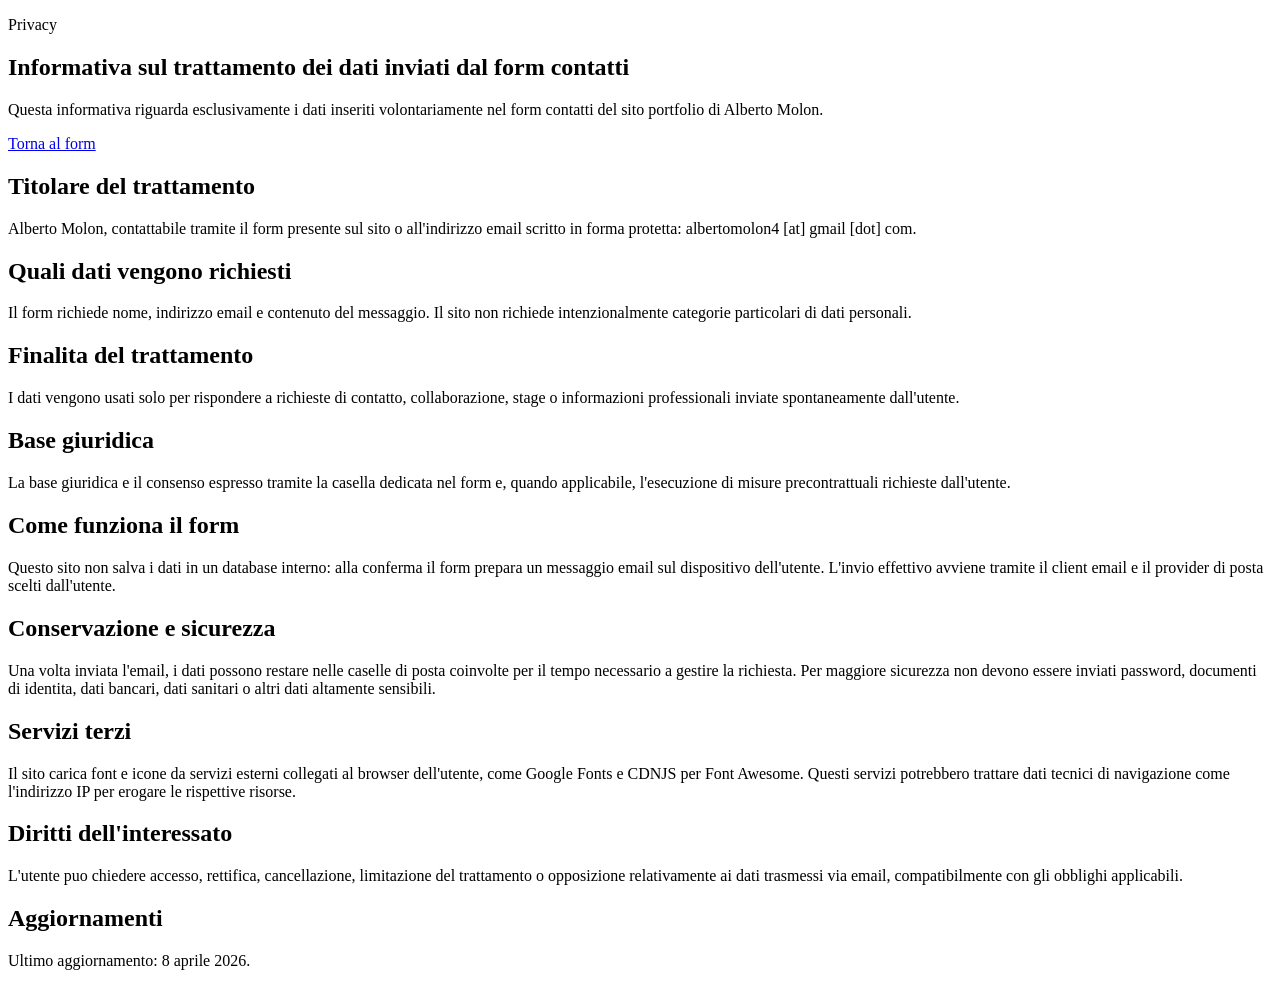
==== privacy.html @ 9e5279af "Add files via upload" ====
<!DOCTYPE html>
<html lang="it">

<head>
  <meta charset="UTF-8">
  <meta name="viewport" content="width=device-width, initial-scale=1.0">
  <title>Informativa Privacy | Alberto Molon</title>
  <meta name="description" content="Informativa privacy relativa al form contatti del portfolio di Alberto Molon.">
  <meta name="referrer" content="strict-origin-when-cross-origin">
  <meta http-equiv="Content-Security-Policy" content="default-src 'self'; style-src 'self' 'unsafe-inline' https://fonts.googleapis.com https://cdnjs.cloudflare.com; img-src 'self' data:; font-src 'self' https://fonts.gstatic.com https://cdnjs.cloudflare.com; object-src 'none'; base-uri 'self'; frame-ancestors 'none'; upgrade-insecure-requests">
  <link rel="preconnect" href="https://fonts.googleapis.com">
  <link rel="preconnect" href="https://fonts.gstatic.com" crossorigin>
  <link rel="stylesheet" href="https://cdnjs.cloudflare.com/ajax/libs/font-awesome/6.5.0/css/all.min.css">
  <link rel="stylesheet" href="CSS/style.css">
</head>

<body class="privacy-page">
  <main class="privacy-layout">
    <section class="privacy-hero">
      <p class="eyebrow">Privacy</p>
      <h1>Informativa sul trattamento dei dati inviati dal form contatti</h1>
      <p>
        Questa informativa riguarda esclusivamente i dati inseriti volontariamente nel form contatti del sito portfolio di Alberto Molon.
      </p>
      <a class="button button-primary" href="index.html#contatti">Torna al form</a>
    </section>

    <section class="privacy-card">
      <h2>Titolare del trattamento</h2>
      <p>Alberto Molon, contattabile tramite il form presente sul sito o all'indirizzo email scritto in forma protetta: albertomolon4 [at] gmail [dot] com.</p>
    </section>

    <section class="privacy-card">
      <h2>Quali dati vengono richiesti</h2>
      <p>Il form richiede nome, indirizzo email e contenuto del messaggio. Il sito non richiede intenzionalmente categorie particolari di dati personali.</p>
    </section>

    <section class="privacy-card">
      <h2>Finalita del trattamento</h2>
      <p>I dati vengono usati solo per rispondere a richieste di contatto, collaborazione, stage o informazioni professionali inviate spontaneamente dall'utente.</p>
    </section>

    <section class="privacy-card">
      <h2>Base giuridica</h2>
      <p>La base giuridica e il consenso espresso tramite la casella dedicata nel form e, quando applicabile, l'esecuzione di misure precontrattuali richieste dall'utente.</p>
    </section>

    <section class="privacy-card">
      <h2>Come funziona il form</h2>
      <p>Questo sito non salva i dati in un database interno: alla conferma il form prepara un messaggio email sul dispositivo dell'utente. L'invio effettivo avviene tramite il client email e il provider di posta scelti dall'utente.</p>
    </section>

    <section class="privacy-card">
      <h2>Conservazione e sicurezza</h2>
      <p>Una volta inviata l'email, i dati possono restare nelle caselle di posta coinvolte per il tempo necessario a gestire la richiesta. Per maggiore sicurezza non devono essere inviati password, documenti di identita, dati bancari, dati sanitari o altri dati altamente sensibili.</p>
    </section>

    <section class="privacy-card">
      <h2>Servizi terzi</h2>
      <p>Il sito carica font e icone da servizi esterni collegati al browser dell'utente, come Google Fonts e CDNJS per Font Awesome. Questi servizi potrebbero trattare dati tecnici di navigazione come l'indirizzo IP per erogare le rispettive risorse.</p>
    </section>

    <section class="privacy-card">
      <h2>Diritti dell'interessato</h2>
      <p>L'utente puo chiedere accesso, rettifica, cancellazione, limitazione del trattamento o opposizione relativamente ai dati trasmessi via email, compatibilmente con gli obblighi applicabili.</p>
    </section>

    <section class="privacy-card">
      <h2>Aggiornamenti</h2>
      <p>Ultimo aggiornamento: 8 aprile 2026.</p>
    </section>
  </main>
</body>

</html>
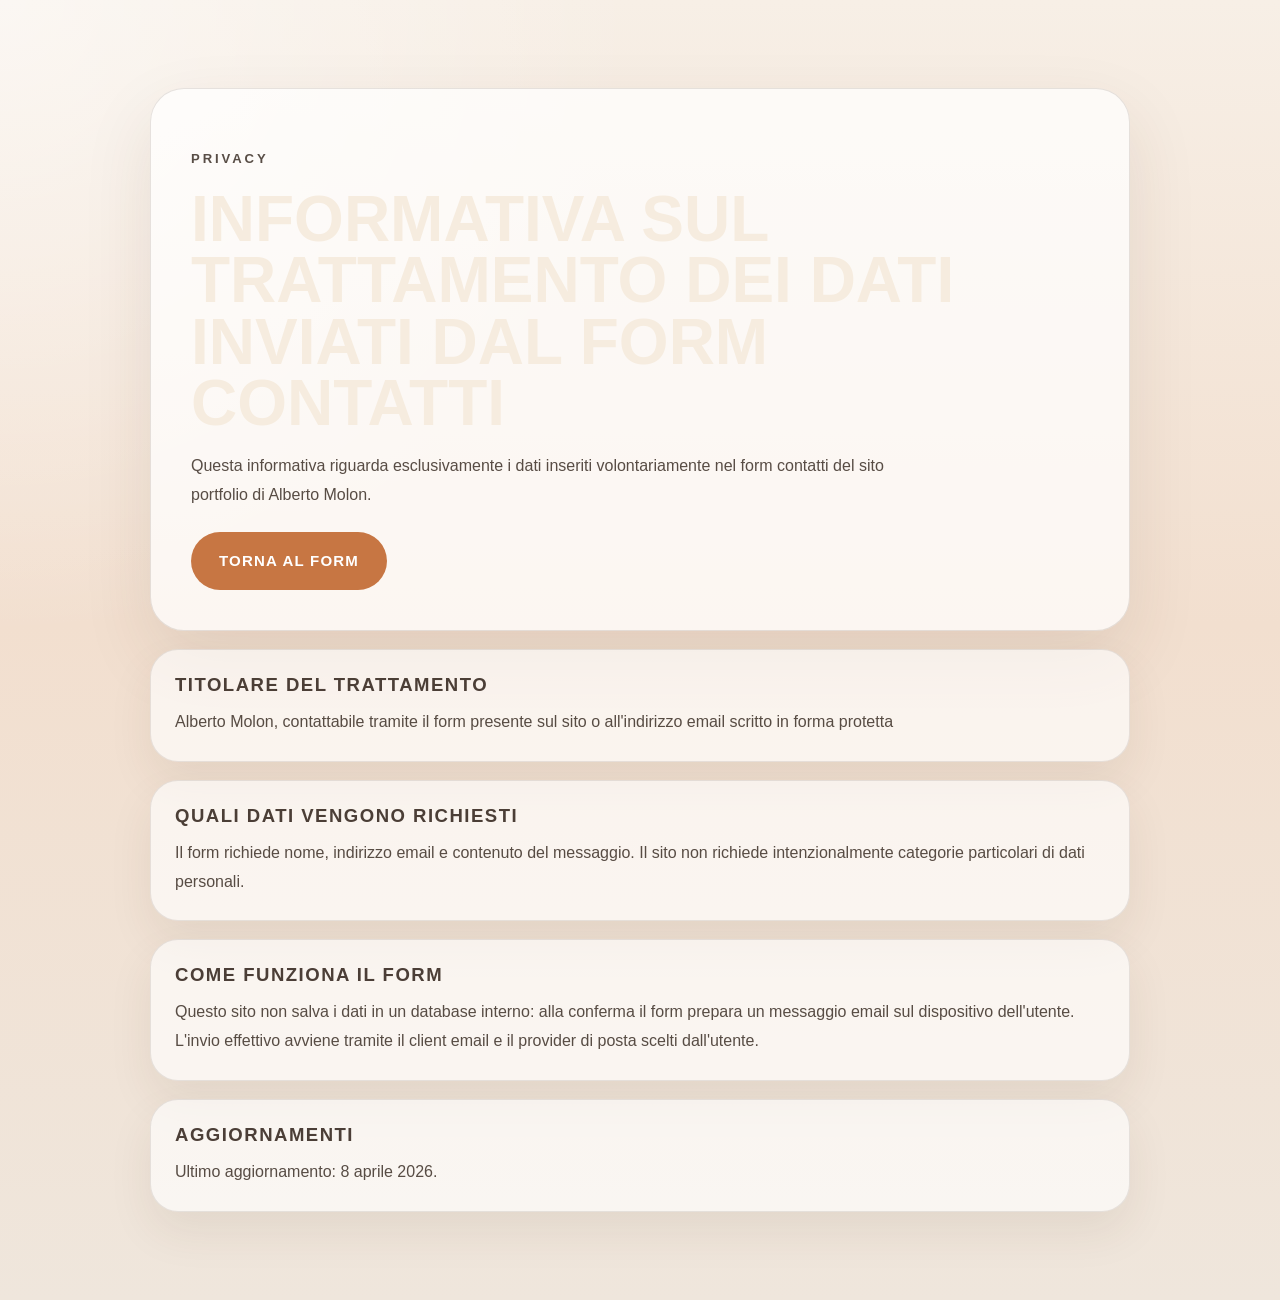
==== commit 86f4cb29: "Remove sections from privacy policy" ====
--- a/privacy.html
+++ b/privacy.html
@@ -27,7 +27,7 @@
 
     <section class="privacy-card">
       <h2>Titolare del trattamento</h2>
-      <p>Alberto Molon, contattabile tramite il form presente sul sito o all'indirizzo email scritto in forma protetta: albertomolon4 [at] gmail [dot] com.</p>
+      <p>Alberto Molon, contattabile tramite il form presente sul sito o all'indirizzo email scritto in forma protetta</p>
     </section>
 
     <section class="privacy-card">
@@ -36,33 +36,8 @@
     </section>
 
     <section class="privacy-card">
-      <h2>Finalita del trattamento</h2>
-      <p>I dati vengono usati solo per rispondere a richieste di contatto, collaborazione, stage o informazioni professionali inviate spontaneamente dall'utente.</p>
-    </section>
-
-    <section class="privacy-card">
-      <h2>Base giuridica</h2>
-      <p>La base giuridica e il consenso espresso tramite la casella dedicata nel form e, quando applicabile, l'esecuzione di misure precontrattuali richieste dall'utente.</p>
-    </section>
-
-    <section class="privacy-card">
       <h2>Come funziona il form</h2>
       <p>Questo sito non salva i dati in un database interno: alla conferma il form prepara un messaggio email sul dispositivo dell'utente. L'invio effettivo avviene tramite il client email e il provider di posta scelti dall'utente.</p>
-    </section>
-
-    <section class="privacy-card">
-      <h2>Conservazione e sicurezza</h2>
-      <p>Una volta inviata l'email, i dati possono restare nelle caselle di posta coinvolte per il tempo necessario a gestire la richiesta. Per maggiore sicurezza non devono essere inviati password, documenti di identita, dati bancari, dati sanitari o altri dati altamente sensibili.</p>
-    </section>
-
-    <section class="privacy-card">
-      <h2>Servizi terzi</h2>
-      <p>Il sito carica font e icone da servizi esterni collegati al browser dell'utente, come Google Fonts e CDNJS per Font Awesome. Questi servizi potrebbero trattare dati tecnici di navigazione come l'indirizzo IP per erogare le rispettive risorse.</p>
-    </section>
-
-    <section class="privacy-card">
-      <h2>Diritti dell'interessato</h2>
-      <p>L'utente puo chiedere accesso, rettifica, cancellazione, limitazione del trattamento o opposizione relativamente ai dati trasmessi via email, compatibilmente con gli obblighi applicabili.</p>
     </section>
 
     <section class="privacy-card">
--- a/CSS/style.css
+++ b/CSS/style.css
@@ -0,0 +1,1704 @@
+@import url("https://fonts.googleapis.com/css2?family=Archivo+Black&family=Manrope:wght@400;500;600;700;800&display=swap");
+
+:root {
+  --bg: #120d09;
+  --bg-soft: #1c140f;
+  --bg-panel: rgba(37, 28, 21, 0.88);
+  --line: rgba(255, 240, 223, 0.16);
+  --text: #f6ecdf;
+  --muted: #c7b49d;
+  --accent: #a86d45;
+  --accent-strong: #cf9a73;
+  --accent-soft: rgba(168, 109, 69, 0.18);
+  --light-bg: #ead8c4;
+  --light-panel: #f5ebdf;
+  --light-line: rgba(55, 32, 16, 0.14);
+  --light-text: #24160d;
+  --shadow: 0 30px 80px rgba(0, 0, 0, 0.28);
+  --radius-xl: 32px;
+  --radius-lg: 24px;
+  --radius-md: 18px;
+}
+
+* {
+  box-sizing: border-box;
+  margin: 0;
+  padding: 0;
+}
+
+html {
+  scroll-behavior: smooth;
+}
+
+body {
+  background: var(--bg);
+  color: var(--text);
+  font-family: "Manrope", sans-serif;
+  overflow-x: hidden;
+}
+
+body.nav-open {
+  overflow: hidden;
+}
+
+img {
+  display: block;
+  max-width: 100%;
+}
+
+a {
+  color: inherit;
+  text-decoration: none;
+}
+
+button,
+input,
+textarea {
+  font: inherit;
+}
+
+button {
+  border: 0;
+  background: none;
+}
+
+main {
+  position: relative;
+}
+
+.page-noise {
+  position: fixed;
+  inset: 0;
+  pointer-events: none;
+  opacity: 0.08;
+  background-image:
+    radial-gradient(circle at 20% 20%, rgba(255, 255, 255, 0.28) 0 1px, transparent 1px),
+    radial-gradient(circle at 80% 30%, rgba(255, 255, 255, 0.18) 0 1px, transparent 1px),
+    radial-gradient(circle at 40% 70%, rgba(255, 255, 255, 0.12) 0 1px, transparent 1px);
+  background-size: 26px 26px, 32px 32px, 38px 38px;
+  z-index: 0;
+}
+
+.floating-assistant {
+  --assistant-x: 0px;
+  --assistant-y: 0px;
+  --assistant-rotate-x: 0deg;
+  --assistant-rotate-y: 0deg;
+  --assistant-rotate-z: 0deg;
+  --assistant-face-x: 0px;
+  --assistant-face-y: 0px;
+  --assistant-progress: 0;
+  --assistant-opacity: 0;
+  --assistant-entry-x: 260px;
+  --assistant-entry-y: -220px;
+  --assistant-drag-x: 0px;
+  --assistant-drag-y: 0px;
+  --assistant-scale: 1;
+  position: fixed;
+  left: 18px;
+  bottom: 18px;
+  width: min(144px, 26vw);
+  opacity: var(--assistant-opacity);
+  pointer-events: none;
+  z-index: 88;
+  transform:
+    translate3d(
+      calc(((1 - var(--assistant-progress)) * var(--assistant-entry-x)) + var(--assistant-drag-x)),
+      calc(((1 - var(--assistant-progress)) * var(--assistant-entry-y)) + var(--assistant-drag-y)),
+      0
+    )
+    scale(var(--assistant-scale));
+  transform-origin: left bottom;
+  transition: opacity 0.18s linear;
+  will-change: transform, opacity;
+}
+
+.floating-assistant-shadow {
+  position: absolute;
+  inset: auto 12% -6% 12%;
+  height: 22%;
+  border-radius: 50%;
+  background: radial-gradient(circle, rgba(0, 0, 0, 0.48) 0%, transparent 72%);
+  filter: blur(16px);
+  transform: translate3d(calc(var(--assistant-x) * 0.32), calc(var(--assistant-y) * 0.28), 0);
+}
+
+.assistant-bubble {
+  position: absolute;
+  left: calc(100% - 24px);
+  bottom: calc(100% - 6px);
+  max-width: 220px;
+  padding: 11px 16px;
+  border-radius: 18px;
+  background: rgba(255, 247, 238, 0.96);
+  border: 1px solid rgba(56, 34, 20, 0.14);
+  box-shadow: 0 18px 40px rgba(18, 12, 9, 0.18);
+  color: var(--light-text);
+  font-size: 0.88rem;
+  font-weight: 800;
+  line-height: 1.3;
+  opacity: 0;
+  transform: translate3d(-6px, 8px, 0) scale(0.96);
+  transform-origin: left bottom;
+  pointer-events: none;
+  transition: opacity 0.18s ease, transform 0.22s ease;
+}
+
+.assistant-bubble::after {
+  content: "";
+  position: absolute;
+  left: 22px;
+  top: calc(100% - 2px);
+  width: 12px;
+  height: 12px;
+  background: inherit;
+  border-right: 1px solid rgba(56, 34, 20, 0.14);
+  border-bottom: 1px solid rgba(56, 34, 20, 0.14);
+  transform: rotate(45deg);
+}
+
+.assistant-bubble.is-visible {
+  opacity: 1;
+  transform: translate3d(0, 0, 0) scale(1);
+}
+
+.floating-assistant-face {
+  position: relative;
+  height: min(170px, 32vw);
+  min-height: 120px;
+  transform:
+    translate3d(var(--assistant-x), var(--assistant-y), 0)
+    rotateX(var(--assistant-rotate-x))
+    rotateY(var(--assistant-rotate-y))
+    rotateZ(var(--assistant-rotate-z));
+  transform-style: preserve-3d;
+  will-change: transform;
+  transition: transform 0.18s ease-out;
+}
+
+.floating-assistant-face::before {
+  content: "";
+  position: absolute;
+  inset: 10% 16% 18%;
+  border-radius: 50%;
+  background: radial-gradient(circle, rgba(239, 245, 255, 0.12) 0%, transparent 72%);
+  filter: blur(10px);
+}
+
+.floating-assistant-face img {
+  position: absolute;
+  left: 50%;
+  bottom: 0;
+  width: 100%;
+  height: auto;
+  max-height: 100%;
+  object-fit: contain;
+  object-position: center bottom;
+  transform: translateX(-50%) translate3d(var(--assistant-face-x), var(--assistant-face-y), 0);
+  filter: saturate(1.04) contrast(1.02) drop-shadow(0 16px 24px rgba(0, 0, 0, 0.22));
+  transition: transform 0.16s ease-out;
+}
+
+.floating-assistant.is-interactive {
+  pointer-events: auto;
+  touch-action: none;
+  user-select: none;
+  -webkit-user-select: none;
+  cursor: grab;
+}
+
+.floating-assistant.is-dragging {
+  cursor: grabbing;
+}
+
+.floating-assistant.is-dragging .floating-assistant-face,
+.floating-assistant.is-dragging .floating-assistant-face img,
+.floating-assistant.is-throwing .floating-assistant-face,
+.floating-assistant.is-throwing .floating-assistant-face img {
+  transition: none;
+}
+
+.site-header {
+  position: fixed;
+  top: 16px;
+  left: 0;
+  width: 100%;
+  z-index: 100;
+  padding-inline: 20px;
+}
+
+.site-nav {
+  width: min(1180px, 100%);
+  margin: 0 auto;
+  padding: 12px 18px;
+  display: flex;
+  align-items: center;
+  justify-content: space-between;
+  gap: 20px;
+  background: rgba(17, 12, 9, 0.72);
+  border: 1px solid var(--line);
+  border-radius: 999px;
+  backdrop-filter: blur(18px);
+  box-shadow: 0 18px 50px rgba(0, 0, 0, 0.18);
+}
+
+.brand {
+  display: inline-flex;
+  align-items: center;
+  gap: 12px;
+  min-width: max-content;
+}
+
+.brand-mark {
+  width: 42px;
+  height: 42px;
+  display: grid;
+  place-items: center;
+  border-radius: 50%;
+  background: linear-gradient(135deg, var(--accent), #7d4d2e);
+  overflow: hidden;
+  border: 1px solid rgba(255, 245, 235, 0.18);
+}
+
+.brand-mark img {
+  width: 100%;
+  height: 100%;
+  object-fit: cover;
+  object-position: center 18%;
+}
+
+.brand-text {
+  font-size: 0.95rem;
+  font-weight: 700;
+  letter-spacing: 0.08em;
+  text-transform: uppercase;
+}
+
+.nav-panel {
+  display: flex;
+  align-items: center;
+  gap: 10px;
+}
+
+.nav-link,
+.nav-cta {
+  padding: 12px 18px;
+  border-radius: 999px;
+  font-size: 0.85rem;
+  font-weight: 700;
+  letter-spacing: 0.08em;
+  text-transform: uppercase;
+  transition: background-color 0.25s ease, color 0.25s ease, transform 0.25s ease;
+}
+
+.nav-link {
+  color: var(--muted);
+}
+
+.nav-link:hover,
+.nav-link.is-active {
+  background: rgba(255, 245, 235, 0.08);
+  color: var(--text);
+}
+
+.nav-cta {
+  background: #C77643;
+  color: #ffffff;
+}
+
+.nav-cta:hover {
+  transform: translateY(-2px);
+}
+
+.nav-toggle {
+  display: none;
+  width: 48px;
+  height: 48px;
+  border-radius: 50%;
+  border: 1px solid var(--line);
+  align-items: center;
+  justify-content: center;
+  flex-direction: column;
+  gap: 6px;
+  cursor: pointer;
+}
+
+.nav-toggle span {
+  width: 18px;
+  height: 2px;
+  border-radius: 999px;
+  background: var(--text);
+  transition: transform 0.25s ease, opacity 0.25s ease;
+}
+
+.nav-toggle.is-open span:first-child {
+  transform: translateY(4px) rotate(45deg);
+}
+
+.nav-toggle.is-open span:last-child {
+  transform: translateY(-4px) rotate(-45deg);
+}
+
+.section-shell {
+  width: min(1180px, calc(100% - 32px));
+  margin: 0 auto;
+  position: relative;
+  z-index: 1;
+}
+
+section {
+  position: relative;
+  padding: 150px 0;
+}
+
+.section-dark {
+  background:
+    radial-gradient(circle at top left, rgba(171, 106, 65, 0.2), transparent 32%),
+    radial-gradient(circle at 85% 16%, rgba(221, 165, 111, 0.15), transparent 25%),
+    var(--bg);
+}
+
+.section-dark-alt {
+  background:
+    radial-gradient(circle at 100% 0%, rgba(170, 116, 80, 0.12), transparent 26%),
+    linear-gradient(180deg, #17110d 0%, #140f0b 100%);
+}
+
+.section-light {
+  color: var(--light-text);
+  background:
+    radial-gradient(circle at 12% 12%, rgba(176, 121, 84, 0.16), transparent 24%),
+    radial-gradient(circle at 88% 20%, rgba(115, 76, 47, 0.1), transparent 22%),
+    var(--light-bg);
+}
+
+.eyebrow {
+  margin-bottom: 18px;
+  color: var(--accent-strong);
+  font-size: 0.82rem;
+  font-weight: 800;
+  letter-spacing: 0.22em;
+  text-transform: uppercase;
+}
+
+.section-heading {
+  margin-bottom: 52px;
+  max-width: 760px;
+}
+
+.section-heading h2 {
+  font-family: "Archivo Black", sans-serif;
+  font-size: clamp(2.8rem, 6vw, 5.4rem);
+  line-height: 0.92;
+  text-transform: uppercase;
+}
+
+.section-heading p:last-child {
+  margin-top: 18px;
+  color: var(--muted);
+  font-size: 1.02rem;
+  line-height: 1.75;
+}
+
+.section-heading-dark .eyebrow {
+  color: #8c5735;
+}
+
+.section-heading-dark p:last-child {
+  color: rgba(36, 22, 13, 0.72);
+}
+
+.hero {
+  min-height: 100svh;
+  display: flex;
+  align-items: center;
+  overflow: hidden;
+  padding-top: 146px;
+  padding-bottom: 90px;
+}
+
+.hero-shell {
+  position: relative;
+}
+
+.hero-title {
+  display: flex;
+  flex-direction: column;
+  font-family: "Archivo Black", sans-serif;
+  line-height: 0.84;
+  text-transform: uppercase;
+  text-wrap: balance;
+}
+
+.button {
+  display: inline-flex;
+  align-items: center;
+  justify-content: center;
+  min-height: 58px;
+  padding: 0 28px;
+  border-radius: 999px;
+  font-size: 0.94rem;
+  font-weight: 800;
+  letter-spacing: 0.08em;
+  text-transform: uppercase;
+  transition: transform 0.25s ease, box-shadow 0.25s ease, background-color 0.25s ease;
+}
+
+.button:hover {
+  transform: translateY(-2px);
+  box-shadow: 0 16px 30px rgba(0, 0, 0, 0.22);
+}
+
+.button-primary {
+  background: #C77643;
+  color: #ffffff;
+}
+
+.button-secondary {
+  border: 1px solid var(--line);
+  color: var(--text);
+  background: rgba(255, 255, 255, 0.03);
+}
+
+.button-full {
+  width: 100%;
+}
+
+.hero-shell-reference {
+  display: flex;
+  flex-direction: column;
+  gap: 24px;
+}
+
+.hero-reference-top {
+  width: min(780px, 100%);
+  margin: 0 auto;
+  padding-inline: clamp(6px, 2vw, 28px);
+  display: grid;
+  grid-template-columns: repeat(4, 1fr);
+  gap: 14px;
+}
+
+.hero-reference-top span {
+  color: rgba(246, 236, 223, 0.52);
+  font-size: 0.68rem;
+  font-weight: 800;
+  letter-spacing: 0.16em;
+  text-transform: uppercase;
+}
+
+.hero-reference-grid {
+  position: relative;
+  min-height: 560px;
+  --hero-title-x: 0px;
+  --hero-title-y: 0px;
+  --hero-title-rx: 0deg;
+  --hero-title-ry: 0deg;
+  --hero-portrait-x: 0px;
+  --hero-portrait-y: 0px;
+  --hero-portrait-rx: 0deg;
+  --hero-portrait-ry: 0deg;
+  --hero-face-x: 0px;
+  --hero-face-y: 0px;
+  --hero-face-rx: 0deg;
+  --hero-face-ry: 0deg;
+  --hero-shadow-x: 0px;
+  --hero-shadow-y: 0px;
+  --hero-scroll-x: 0px;
+  --hero-scroll-y: 0px;
+  --hero-scroll-scale: 1;
+  --hero-scroll-opacity: 1;
+  transform-style: preserve-3d;
+}
+
+.hero-reference-copy,
+.hero-reference-action {
+  position: absolute;
+  top: clamp(118px, 15vw, 162px);
+  z-index: 2;
+  padding-top: 0;
+}
+
+.hero-reference-copy {
+  left: 0;
+}
+
+.hero-reference-copy p {
+  max-width: 190px;
+  color: rgba(246, 236, 223, 0.84);
+  font-size: 0.88rem;
+  line-height: 1.55;
+  text-transform: uppercase;
+}
+
+.hero-reference-title-wrap {
+  position: relative;
+  min-height: 560px;
+}
+
+.hero-title-reference {
+  position: relative;
+  z-index: 1;
+  text-align: center;
+  font-size: clamp(4.8rem, 11.4vw, 9.4rem);
+  line-height: 0.82;
+  letter-spacing: -0.055em;
+  color: #f1ede6;
+  text-shadow: 0 10px 30px rgba(0, 0, 0, 0.28);
+  white-space: nowrap;
+}
+
+.hero-portrait-reference {
+  position: absolute;
+  left: 50%;
+  bottom: 8px;
+  width: min(430px, 37vw);
+  transform:
+    translateX(-50%)
+    translate3d(
+      calc(var(--hero-scroll-x) + var(--hero-portrait-x)),
+      calc(var(--hero-scroll-y) + var(--hero-portrait-y)),
+      0
+    )
+    scale(var(--hero-scroll-scale))
+    rotateX(var(--hero-portrait-rx))
+    rotateY(var(--hero-portrait-ry));
+  z-index: 3;
+  opacity: var(--hero-scroll-opacity);
+  transform-style: preserve-3d;
+  will-change: transform, opacity;
+  transition: transform 0.2s ease-out, opacity 0.16s linear;
+}
+
+.hero-portrait-shadow {
+  position: absolute;
+  inset: auto 12% -6% 12%;
+  height: 18%;
+  border-radius: 50%;
+  background: radial-gradient(circle, rgba(0, 0, 0, 0.56) 0%, transparent 72%);
+  filter: blur(20px);
+  transform: translate3d(var(--hero-shadow-x), var(--hero-shadow-y), 0);
+  transition: transform 0.2s ease-out, opacity 0.2s ease-out;
+}
+
+.hero-portrait-frame {
+  position: relative;
+  height: min(450px, 54vw);
+  min-height: 340px;
+  overflow: hidden;
+}
+
+.hero-portrait-frame::before {
+  content: "";
+  position: absolute;
+  inset: 11% 14% 18%;
+  border-radius: 50%;
+  background: radial-gradient(circle, rgba(167, 110, 71, 0.18) 0%, transparent 74%);
+  filter: blur(14px);
+}
+
+.hero-portrait-frame img {
+  position: absolute;
+  left: 50%;
+  bottom: 0;
+  width: 92%;
+  height: auto;
+  max-height: 100%;
+  object-fit: contain;
+  object-position: center bottom;
+  transform:
+    translateX(-50%)
+    translate3d(var(--hero-face-x), var(--hero-face-y), 0)
+    rotateX(var(--hero-face-rx))
+    rotateY(var(--hero-face-ry));
+  filter: saturate(1.04) contrast(1.02) drop-shadow(0 24px 38px rgba(0, 0, 0, 0.28));
+  transform-origin: center bottom;
+  will-change: transform;
+  transition: transform 0.16s ease-out;
+}
+
+.hero-reference-action {
+  right: 0;
+  display: flex;
+  justify-content: flex-end;
+}
+
+.hero-contact-button {
+  min-height: 56px;
+  padding-inline: 28px;
+  color: #fdf9f5;
+  background: linear-gradient(135deg, #5d2f1f 0%, #b05a3f 45%, #e2ab79 100%);
+  border: 1px solid rgba(255, 210, 182, 0.45);
+  box-shadow: 0 16px 28px rgba(0, 0, 0, 0.24);
+  transform: rotate(-9deg);
+}
+
+.hero-contact-button:hover {
+  transform: rotate(-9deg) translateY(-2px);
+  background: rgba(255, 255, 255, 0);
+  border: 24px solid rgb(#5d2f1f);
+}
+
+.hero-aurora {
+  position: absolute;
+  border-radius: 999px;
+  filter: blur(16px);
+  opacity: 0.68;
+}
+
+.hero-aurora-left {
+  width: 320px;
+  height: 320px;
+  left: -110px;
+  top: 170px;
+  background: radial-gradient(circle, rgba(128, 76, 47, 0.3) 0%, transparent 72%);
+}
+
+.hero-aurora-right {
+  width: 380px;
+  height: 380px;
+  right: -120px;
+  top: 120px;
+  background: radial-gradient(circle, rgba(235, 181, 136, 0.15) 0%, transparent 74%);
+}
+
+.hero-spotlight {
+  position: absolute;
+  left: 50%;
+  bottom: 110px;
+  width: min(640px, 72vw);
+  height: 220px;
+  transform: translateX(-50%);
+  background: radial-gradient(circle, rgba(162, 101, 64, 0.18) 0%, transparent 70%);
+  filter: blur(24px);
+  opacity: 0.85;
+}
+
+.about-heading,
+.about-single {
+  text-align: center;
+  margin-inline: auto;
+}
+
+.about-heading {
+  max-width: 860px;
+}
+
+.about-single {
+  max-width: 760px;
+}
+
+.about-story + .about-story,
+.about-story + .about-tech-list {
+  margin-top: 18px;
+}
+
+.about-story,
+.about-tech-list {
+  color: var(--text);
+  font-size: clamp(1.02rem, 1.4vw, 1.22rem);
+  line-height: 1.85;
+}
+
+.about-story {
+  font-weight: 700;
+}
+
+.about-story strong,
+.about-tech-list strong {
+  color: var(--text);
+}
+
+.about-tech-list {
+  color: var(--muted);
+  font-weight: 500;
+}
+
+.timeline {
+  border-top: 1px solid var(--light-line);
+}
+
+.timeline-item {
+  display: grid;
+  grid-template-columns: 220px 1fr;
+  gap: 30px;
+  align-items: start;
+  padding: 34px 0;
+  border-bottom: 1px solid var(--light-line);
+}
+
+.timeline-year {
+  display: flex;
+  flex-direction: column;
+  gap: 8px;
+  font-family: "Archivo Black", sans-serif;
+  font-size: clamp(2.8rem, 7vw, 4.6rem);
+  line-height: 0.9;
+  color: #1f130b;
+}
+
+.timeline-year span {
+  font-family: "Manrope", sans-serif;
+  font-size: 0.96rem;
+  font-weight: 800;
+  letter-spacing: 0.14em;
+  text-transform: uppercase;
+  color: rgba(36, 22, 13, 0.72);
+}
+
+.timeline-content h3 {
+  font-size: clamp(1.6rem, 2vw, 2.1rem);
+  line-height: 1.15;
+}
+
+.timeline-content p {
+  margin-top: 10px;
+  color: rgba(36, 22, 13, 0.74);
+  font-size: 1rem;
+  line-height: 1.75;
+}
+
+.timeline-content ul {
+  margin-top: 16px;
+  list-style: none;
+  display: grid;
+  gap: 10px;
+}
+
+.timeline-content li {
+  position: relative;
+  padding-left: 18px;
+  color: rgba(36, 22, 13, 0.82);
+  line-height: 1.75;
+}
+
+.timeline-content li::before {
+  content: "";
+  position: absolute;
+  left: 0;
+  top: 11px;
+  width: 7px;
+  height: 7px;
+  border-radius: 50%;
+  background: var(--accent);
+}
+
+.projects-stack {
+  padding-top: 10px;
+  padding-bottom: 50px;
+}
+
+.project-card {
+  position: sticky;
+  top: var(--sticky-top, 96px);
+  padding: clamp(24px, 3.2vw, 34px);
+  margin-bottom: 32px;
+  border-radius: 38px;
+  border: 1px solid rgba(255, 255, 255, 0.32);
+  background: rgba(4, 4, 6, 0.96);
+  box-shadow: 0 32px 90px rgba(0, 0, 0, 0.38);
+  isolation: isolate;
+  overflow: hidden;
+  transform:
+    perspective(1200px)
+    rotateX(var(--card-rotate-x, 0deg))
+    rotateY(var(--card-rotate-y, 0deg))
+    translateY(var(--card-shift, 0px));
+  transform-style: preserve-3d;
+  backface-visibility: hidden;
+  will-change: transform;
+  transition: transform 0.3s cubic-bezier(0.22, 1, 0.36, 1), border-color 0.24s ease, box-shadow 0.24s ease;
+}
+
+.project-card-static {
+  position: relative;
+  top: auto;
+}
+
+.project-card::after {
+  content: "";
+  position: absolute;
+  inset: 10px;
+  border-radius: 30px;
+  border: 1px solid rgba(255, 255, 255, 0.26);
+  pointer-events: none;
+  opacity: 0.8;
+}
+
+.project-card:hover {
+  border-color: rgba(255, 255, 255, 0.5);
+  box-shadow: 0 40px 100px rgba(0, 0, 0, 0.46);
+}
+
+.project-header {
+  display: grid;
+  grid-template-columns: auto 1fr auto;
+  gap: 18px;
+  align-items: center;
+}
+
+.project-index {
+  font-family: "Archivo Black", sans-serif;
+  font-size: clamp(3.4rem, 6vw, 4.8rem);
+  line-height: 0.9;
+  color: #eff5ff;
+}
+
+.project-summary span {
+  display: block;
+  margin-bottom: 4px;
+  color: rgba(239, 245, 255, 0.82);
+  font-size: 0.76rem;
+  font-weight: 800;
+  letter-spacing: 0.14em;
+  text-transform: uppercase;
+}
+
+.project-summary h3 {
+  font-size: clamp(1.05rem, 2vw, 1.35rem);
+  line-height: 1.1;
+  color: var(--text);
+}
+
+.project-summary p {
+  max-width: 640px;
+  margin-top: 6px;
+  color: rgba(246, 236, 223, 0.58);
+  font-size: 0.82rem;
+  font-weight: 700;
+  letter-spacing: 0.08em;
+  line-height: 1.4;
+  text-transform: uppercase;
+}
+
+.project-action {
+  align-self: center;
+  padding: 13px 22px;
+  border-radius: 999px;
+  border: 1px solid rgba(255, 255, 255, 0.5);
+  background: rgba(255, 255, 255, 0.04);
+  color: #f4f7ff;
+  font-size: 0.78rem;
+  font-weight: 800;
+  letter-spacing: 0.1em;
+  text-transform: uppercase;
+  transition: background-color 0.25s ease, color 0.25s ease, transform 0.25s ease;
+}
+
+.project-action:hover {
+  background: var(--text);
+  color: #1b100a;
+  transform: translateY(-2px);
+}
+
+.project-gallery {
+  margin-top: 24px;
+  display: block;
+}
+
+.project-main {
+  position: relative;
+  display: flex;
+  align-items: flex-start;
+  justify-content: center;
+  overflow: hidden;
+  border-radius: 26px;
+  border: 1px solid rgba(255, 255, 255, 0.1);
+  height: min(clamp(250px, 30vw, 360px), calc(100svh - var(--sticky-top, 96px) - 132px));
+  background: rgba(10, 10, 12, 0.92);
+}
+
+.project-gallery img {
+  width: 100%;
+  height: auto;
+  max-height: 100%;
+  display: block;
+  object-fit: contain;
+  filter: saturate(0.95) contrast(1.02);
+  will-change: transform;
+  transition: transform 0.5s ease, filter 0.5s ease;
+}
+
+.project-main img {
+  object-position: center top;
+}
+
+.project-placeholder {
+  position: relative;
+  width: 100%;
+  height: 100%;
+  min-height: inherit;
+  background:
+    radial-gradient(circle at 20% 18%, rgba(255, 194, 128, 0.18), transparent 26%),
+    radial-gradient(circle at 80% 22%, rgba(239, 245, 255, 0.12), transparent 24%),
+    linear-gradient(145deg, rgba(255, 255, 255, 0.08), rgba(255, 255, 255, 0.02)),
+    rgba(18, 16, 20, 0.96);
+}
+
+.project-placeholder::before {
+  content: "";
+  position: absolute;
+  inset: 14px;
+  border-radius: 20px;
+  border: 1px solid rgba(255, 255, 255, 0.08);
+}
+
+.project-placeholder-main {
+  background:
+    linear-gradient(135deg, rgba(255, 191, 122, 0.2), transparent 42%),
+    radial-gradient(circle at 78% 22%, rgba(239, 245, 255, 0.18), transparent 30%),
+    linear-gradient(160deg, rgba(255, 255, 255, 0.08), rgba(255, 255, 255, 0.02)),
+    rgba(18, 16, 20, 0.96);
+}
+
+.project-placeholder-warm {
+  background:
+    radial-gradient(circle at 24% 22%, rgba(255, 95, 210, 0.14), transparent 24%),
+    radial-gradient(circle at 74% 34%, rgba(255, 190, 66, 0.2), transparent 28%),
+    linear-gradient(145deg, rgba(255, 255, 255, 0.08), rgba(255, 255, 255, 0.02)),
+    rgba(18, 16, 20, 0.96);
+}
+
+.project-placeholder-label {
+  position: absolute;
+  left: 24px;
+  bottom: 22px;
+  z-index: 1;
+  max-width: 260px;
+  color: rgba(239, 245, 255, 0.82);
+  font-size: 0.8rem;
+  font-weight: 800;
+  letter-spacing: 0.08em;
+  line-height: 1.5;
+  text-transform: uppercase;
+}
+
+.project-placeholder-label::before {
+  content: "Coming Soon";
+  display: block;
+  margin-bottom: 8px;
+  color: rgba(246, 236, 223, 0.46);
+  font-size: 0.68rem;
+  letter-spacing: 0.14em;
+}
+
+.project-card:hover .project-gallery img {
+  transform: scale(1.02);
+  filter: saturate(1.05) contrast(1.04);
+}
+
+.contact {
+  padding-bottom: clamp(220px, 26vw, 320px);
+  overflow: visible;
+}
+
+.contact-shell {
+  display: grid;
+  grid-template-columns: minmax(0, 0.92fr) minmax(0, 1.08fr);
+  gap: clamp(24px, 3.6vw, 46px);
+  align-items: stretch;
+}
+
+.contact-copy,
+.contact-form {
+  min-height: 100%;
+}
+
+.contact-copy {
+  display: flex;
+  flex-direction: column;
+  justify-content: center;
+  padding: clamp(22px, 4vw, 34px) 0;
+  max-width: 460px;
+}
+
+.contact-copy h2 {
+  font-family: "Archivo Black", sans-serif;
+  font-size: clamp(3rem, 7vw, 6rem);
+  line-height: 0.9;
+  text-transform: uppercase;
+}
+
+.contact-mail {
+  display: inline-block;
+  margin-top: 18px;
+  color: #6f3f1f;
+  font-size: clamp(1.2rem, 2vw, 1.6rem);
+  font-weight: 800;
+  text-decoration: underline;
+  text-decoration-thickness: 1px;
+  text-underline-offset: 5px;
+}
+
+.contact-copy p:last-of-type {
+  margin-top: 20px;
+  color: rgba(36, 22, 13, 0.74);
+  line-height: 1.85;
+}
+
+.contact-points {
+  display: flex;
+  flex-wrap: wrap;
+  gap: 12px;
+  margin-top: 24px;
+  align-items: flex-start;
+}
+
+.contact-points span {
+  display: inline-flex;
+  align-items: center;
+  gap: 10px;
+  padding: 12px 16px;
+  border-radius: 999px;
+  background: rgba(255, 255, 255, 0.48);
+  border: 1px solid rgba(56, 34, 20, 0.12);
+  color: rgba(36, 22, 13, 0.82);
+}
+
+.contact-form {
+  display: flex;
+  flex-direction: column;
+  justify-content: center;
+  padding: clamp(22px, 4vw, 34px);
+  border-radius: 34px;
+  border: 1px solid rgba(56, 34, 20, 0.12);
+  background: rgba(255, 255, 255, 0.56);
+  box-shadow: 0 28px 70px rgba(77, 47, 29, 0.12);
+}
+
+.contact-form label {
+  display: block;
+  color: rgba(36, 22, 13, 0.82);
+  font-size: 0.84rem;
+  font-weight: 800;
+  letter-spacing: 0.08em;
+  text-transform: uppercase;
+}
+
+.contact-form label + label,
+.form-row,
+.contact-form button,
+.form-note {
+  margin-top: 18px;
+}
+
+.form-row {
+  display: grid;
+  grid-template-columns: repeat(2, minmax(0, 1fr));
+  gap: 16px;
+}
+
+.contact-form input,
+.contact-form textarea {
+  width: 100%;
+  margin-top: 10px;
+  padding: 16px 18px;
+  border-radius: 18px;
+  border: 1px solid rgba(56, 34, 20, 0.14);
+  background: rgba(255, 255, 255, 0.9);
+  color: var(--light-text);
+  outline: 0;
+  transition: border-color 0.25s ease, transform 0.25s ease, box-shadow 0.25s ease;
+}
+
+.contact-form input:focus,
+.contact-form textarea:focus {
+  border-color: rgba(134, 84, 49, 0.45);
+  box-shadow: 0 0 0 5px rgba(168, 109, 69, 0.12);
+  transform: translateY(-1px);
+}
+
+.contact-form textarea {
+  resize: vertical;
+  min-height: 150px;
+}
+
+.contact-honeypot {
+  position: absolute;
+  left: -9999px;
+  width: 1px;
+  height: 1px;
+  overflow: hidden;
+}
+
+.consent-check {
+  display: flex;
+  align-items: flex-start;
+  gap: 12px;
+  margin-top: 18px;
+  font-size: 0.92rem;
+  font-weight: 600;
+  letter-spacing: normal;
+  text-transform: none;
+  line-height: 1.6;
+}
+
+.consent-check input {
+  width: 18px;
+  height: 18px;
+  margin: 3px 0 0;
+  accent-color: #6f3f1f;
+  flex: 0 0 auto;
+}
+
+.consent-check span {
+  color: rgba(36, 22, 13, 0.78);
+}
+
+.consent-check a {
+  color: #6f3f1f;
+  font-weight: 800;
+}
+
+.form-note {
+  color: rgba(36, 22, 13, 0.64);
+  line-height: 1.6;
+}
+
+.form-status {
+  min-height: 1.6em;
+  margin-top: 12px;
+  font-size: 0.95rem;
+  font-weight: 700;
+  line-height: 1.5;
+}
+
+.form-status[data-state="error"] {
+  color: #9f2d1f;
+}
+
+.form-status[data-state="success"] {
+  color: #21653c;
+}
+
+.contact-form button:disabled {
+  opacity: 0.7;
+  cursor: wait;
+}
+
+.privacy-page {
+  min-height: 100vh;
+  background:
+    radial-gradient(circle at top left, rgba(255, 255, 255, 0.52), transparent 35%),
+    linear-gradient(180deg, #f7efe6 0%, #f2dfcf 48%, #efe6dc 100%);
+}
+
+.privacy-layout {
+  width: min(100% - 32px, 980px);
+  margin: 0 auto;
+  padding: clamp(40px, 8vw, 88px) 0;
+}
+
+.privacy-hero {
+  padding: clamp(28px, 5vw, 40px);
+  border-radius: 34px;
+  background: rgba(255, 255, 255, 0.72);
+  border: 1px solid rgba(56, 34, 20, 0.12);
+  box-shadow: 0 28px 70px rgba(77, 47, 29, 0.1);
+}
+
+.privacy-hero h1 {
+  margin-top: 12px;
+  font-family: "Archivo Black", sans-serif;
+  font-size: clamp(2.4rem, 5vw, 4.6rem);
+  line-height: 0.96;
+  text-transform: uppercase;
+}
+
+.privacy-hero p {
+  max-width: 720px;
+  margin-top: 18px;
+  line-height: 1.8;
+  color: rgba(36, 22, 13, 0.76);
+}
+
+.privacy-hero .button {
+  margin-top: 22px;
+}
+
+.privacy-card {
+  margin-top: 18px;
+  padding: 24px;
+  border-radius: 28px;
+  background: rgba(255, 255, 255, 0.64);
+  border: 1px solid rgba(56, 34, 20, 0.1);
+  box-shadow: 0 20px 45px rgba(77, 47, 29, 0.08);
+}
+
+.privacy-card h2 {
+  font-size: 1.16rem;
+  font-weight: 800;
+  text-transform: uppercase;
+  letter-spacing: 0.08em;
+  color: rgba(36, 22, 13, 0.82);
+}
+
+.privacy-card p {
+  margin-top: 12px;
+  line-height: 1.8;
+  color: rgba(36, 22, 13, 0.76);
+}
+
+.site-footer {
+  position: relative;
+  z-index: 3;
+  margin-top: clamp(-190px, -14vw, -110px);
+  padding: 0;
+  background: transparent;
+}
+
+.site-footer-inner {
+  width: 100%;
+  margin: 0;
+  padding: clamp(34px, 5vw, 58px) clamp(26px, 4vw, 46px) clamp(26px, 3vw, 34px);
+  display: grid;
+  grid-template-columns: minmax(0, 1.12fr) minmax(280px, 0.88fr);
+  gap: 36px clamp(28px, 6vw, 72px);
+  color: rgba(246, 236, 223, 0.72);
+  background: #050507;
+  border: 1px solid rgba(255, 255, 255, 0.08);
+  border-radius: 44px 44px 0 0;
+  box-shadow: 0 -28px 80px rgba(0, 0, 0, 0.2);
+  overflow: hidden;
+}
+
+.footer-brand-block h2 {
+  margin-top: 8px;
+  font-family: "Archivo Black", sans-serif;
+  font-size: clamp(3.8rem, 10vw, 7.2rem);
+  line-height: 0.88;
+}
+
+.footer-name {
+  color: transparent;
+}
+
+.footer-name span {
+  display: inline-block;
+  color: transparent;
+  -webkit-text-stroke: 1.8px rgb(255, 255, 255);
+  transition: color 0.22s ease, transform 0.22s ease;
+}
+
+.footer-name span:hover {
+  color: rgb(255, 255, 255);
+  transform: translateY(-1px);
+}
+
+.footer-kicker,
+.footer-title {
+  color: rgba(246, 236, 223, 0.66);
+  font-size: 0.76rem;
+  font-weight: 800;
+  letter-spacing: 0.16em;
+  text-transform: uppercase;
+}
+
+.footer-caption {
+  max-width: 360px;
+  margin-top: 18px;
+  color: rgba(246, 236, 223, 0.62);
+  line-height: 1.7;
+}
+
+.footer-links-block {
+  display: grid;
+  grid-template-columns: repeat(2, minmax(0, 1fr));
+  gap: 24px;
+  align-content: start;
+  padding-top: 14px;
+}
+
+.footer-column {
+  display: flex;
+  flex-direction: column;
+  gap: 10px;
+}
+
+.footer-column a,
+.footer-column span:last-child,
+.footer-column span:not(.footer-title) {
+  color: rgba(246, 236, 223, 0.8);
+  line-height: 1.6;
+}
+
+.footer-column a {
+  transition: color 0.25s ease, transform 0.25s ease;
+}
+
+.footer-column a:hover {
+  color: #C77643;
+  transform: translateX(2px);
+}
+
+.footer-art {
+  grid-column: 1 / -1;
+  display: grid;
+  grid-template-columns: repeat(10, minmax(0, 1fr));
+  align-items: end;
+  gap: clamp(10px, 1.2vw, 16px);
+  width: 100%;
+  min-height: 124px;
+  margin-top: 8px;
+}
+
+.footer-shape {
+  display: flex;
+  align-items: center;
+  justify-content: center;
+  aspect-ratio: 1 / 0.9;
+  min-width: 0;
+  color: var(--shape-color, #f4efe7);
+  cursor: pointer;
+  transition: transform 0.28s ease, color 0.28s ease, filter 0.28s ease;
+}
+
+.footer-shape svg {
+  width: 100%;
+  height: 100%;
+  overflow: visible;
+}
+
+.footer-shape svg * {
+  fill: currentColor;
+  stroke: transparent;
+  stroke-width: 0;
+  transition: fill 0.28s ease, stroke 0.28s ease, stroke-width 0.28s ease, opacity 0.28s ease;
+}
+
+.footer-shape:hover {
+  transform: translateY(-6px) scale(1.02);
+  filter: drop-shadow(0 14px 24px rgba(0, 0, 0, 0.18));
+}
+
+.footer-shape:hover svg * {
+  fill: transparent;
+  stroke: currentColor;
+  stroke-width: 7;
+}
+
+.footer-shape:nth-child(4):hover svg *,
+.footer-shape:nth-child(8):hover svg * {
+  stroke-width: 6;
+}
+
+.footer-shape:nth-child(2):hover svg *,
+.footer-shape:nth-child(10):hover svg * {
+  stroke-width: 5.5;
+}
+
+[data-reveal]:not(.project-card) {
+  opacity: 0;
+  transform: translateY(36px) scale(0.985);
+  transition:
+    opacity 0.8s ease,
+    transform 0.8s cubic-bezier(0.22, 1, 0.36, 1);
+}
+
+[data-reveal]:not(.project-card).is-visible {
+  opacity: 1;
+  transform: translateY(0) scale(1);
+}
+
+.project-card[data-reveal] {
+  opacity: 0;
+  transition: opacity 0.8s ease, border-color 0.24s ease, box-shadow 0.24s ease, transform 0.24s ease;
+}
+
+.project-card[data-reveal].is-visible {
+  opacity: 1;
+}
+
+@media (prefers-reduced-motion: reduce) {
+  html {
+    scroll-behavior: auto;
+  }
+
+  [data-reveal],
+  .project-card,
+  .hero-aurora,
+  .hero-spotlight,
+  .hero-contact-button {
+    animation: none !important;
+    transition: none !important;
+    transform: none !important;
+  }
+}
+
+@media (max-width: 1024px) {
+  .site-nav {
+    padding: 10px 14px;
+  }
+
+  .contact-shell {
+    grid-template-columns: 1fr;
+  }
+
+  .hero-reference-grid {
+    display: grid;
+    justify-items: center;
+    text-align: center;
+  }
+
+  .hero-reference-copy,
+  .hero-reference-action {
+    position: static;
+    padding-top: 0;
+  }
+
+  .hero-reference-copy {
+    order: 2;
+  }
+
+  .hero-reference-copy p {
+    max-width: 540px;
+  }
+
+  .hero-reference-title-wrap {
+    order: 1;
+    width: 100%;
+    min-height: 540px;
+  }
+
+  .hero-reference-action {
+    order: 3;
+    justify-content: center;
+  }
+
+  .contact-copy {
+    padding: 0;
+  }
+
+  .project-header,
+  .project-gallery,
+  .timeline-item {
+    grid-template-columns: 1fr;
+  }
+
+  .project-action {
+    justify-self: start;
+  }
+
+  .project-main {
+    height: 240px;
+  }
+
+  .site-footer-inner {
+    grid-template-columns: 1fr;
+  }
+
+  .footer-art {
+    grid-template-columns: repeat(5, minmax(0, 1fr));
+  }
+}
+
+@media (max-width: 860px) {
+  .site-header {
+    top: 12px;
+    padding-inline: 12px;
+  }
+
+  .nav-toggle {
+    display: inline-flex;
+  }
+
+  .nav-panel {
+    position: absolute;
+    top: calc(100% + 12px);
+    left: 0;
+    right: 0;
+    padding: 16px;
+    border-radius: 28px;
+    border: 1px solid var(--line);
+    background: rgba(17, 12, 9, 0.95);
+    backdrop-filter: blur(18px);
+    flex-direction: column;
+    align-items: stretch;
+    transform: translateY(-10px);
+    opacity: 0;
+    pointer-events: none;
+    transition: opacity 0.25s ease, transform 0.25s ease;
+  }
+
+  .nav-panel.is-open {
+    transform: translateY(0);
+    opacity: 1;
+    pointer-events: auto;
+  }
+
+  .nav-link,
+  .nav-cta {
+    text-align: center;
+  }
+
+  section {
+    padding: 120px 0;
+  }
+
+  .hero {
+    padding-top: 138px;
+  }
+
+  .hero-reference-top {
+    gap: 8px;
+  }
+
+  .hero-reference-top span {
+    font-size: 0.62rem;
+  }
+
+  .hero-reference-title-wrap {
+    min-height: 490px;
+  }
+
+  .hero-portrait-reference {
+    width: min(340px, 58vw);
+  }
+
+  .hero-portrait-frame {
+    height: min(380px, 62vw);
+  }
+}
+
+@media (max-width: 640px) {
+  .floating-assistant {
+    left: 14px;
+    bottom: 14px;
+    width: min(126px, 24vw);
+  }
+
+  .floating-assistant-face {
+    height: min(148px, 30vw);
+    min-height: 98px;
+  }
+
+  .assistant-bubble {
+    left: calc(100% - 18px);
+    max-width: 180px;
+    padding: 10px 13px;
+    font-size: 0.78rem;
+  }
+
+  .brand-text {
+    font-size: 0.82rem;
+  }
+
+  .hero-title,
+  .section-heading h2,
+  .contact-copy h2 {
+    word-break: break-word;
+  }
+
+  .about-story,
+  .about-tech-list,
+  .section-heading p:last-child,
+  .project-summary p {
+    font-size: 0.98rem;
+  }
+
+  .hero {
+    min-height: auto;
+    padding-top: 132px;
+    padding-bottom: 64px;
+  }
+
+  .hero-reference-top {
+    grid-template-columns: repeat(2, 1fr);
+    justify-items: center;
+    width: 100%;
+    margin-bottom: 10px;
+  }
+
+  .hero-reference-grid {
+    gap: 8px;
+    min-height: auto;
+  }
+
+  .hero-reference-title-wrap {
+    min-height: 370px;
+  }
+
+  .hero-title-reference {
+    font-size: clamp(3.4rem, 17vw, 5.4rem);
+    line-height: 0.9;
+    white-space: normal;
+  }
+
+  .hero-reference-copy p {
+    max-width: 290px;
+    font-size: 0.82rem;
+    line-height: 1.5;
+  }
+
+  .hero-portrait-reference {
+    width: min(255px, 70vw);
+  }
+
+  .hero-portrait-frame {
+    min-height: 240px;
+    height: min(300px, 74vw);
+  }
+
+  .hero-portrait-frame img {
+    width: 94%;
+  }
+
+  .hero-contact-button {
+    min-height: 50px;
+    padding-inline: 20px;
+    font-size: 0.78rem;
+  }
+
+  .timeline-year {
+    font-size: 2.4rem;
+  }
+
+  .project-card {
+    top: var(--sticky-top-mobile, 90px);
+    border-radius: 26px;
+  }
+
+  .project-main,
+  .project-main img {
+    height: min(260px, calc(100svh - var(--sticky-top-mobile, 90px) - 120px));
+    min-height: 0;
+    border-radius: 22px;
+  }
+
+  .form-row {
+    grid-template-columns: 1fr;
+  }
+
+  .contact-form {
+    padding: 22px 18px;
+  }
+
+  .consent-check {
+    font-size: 0.88rem;
+  }
+
+  .privacy-layout {
+    width: min(100% - 22px, 980px);
+  }
+
+  .privacy-card,
+  .privacy-hero {
+    border-radius: 24px;
+  }
+
+  .footer-links-block {
+    grid-template-columns: 1fr;
+  }
+
+  .footer-art {
+    grid-template-columns: repeat(5, minmax(0, 1fr));
+  }
+
+  .footer-shape {
+    aspect-ratio: 1 / 0.84;
+  }
+
+  .site-footer-inner {
+    border-radius: 30px 30px 0 0;
+  }
+}
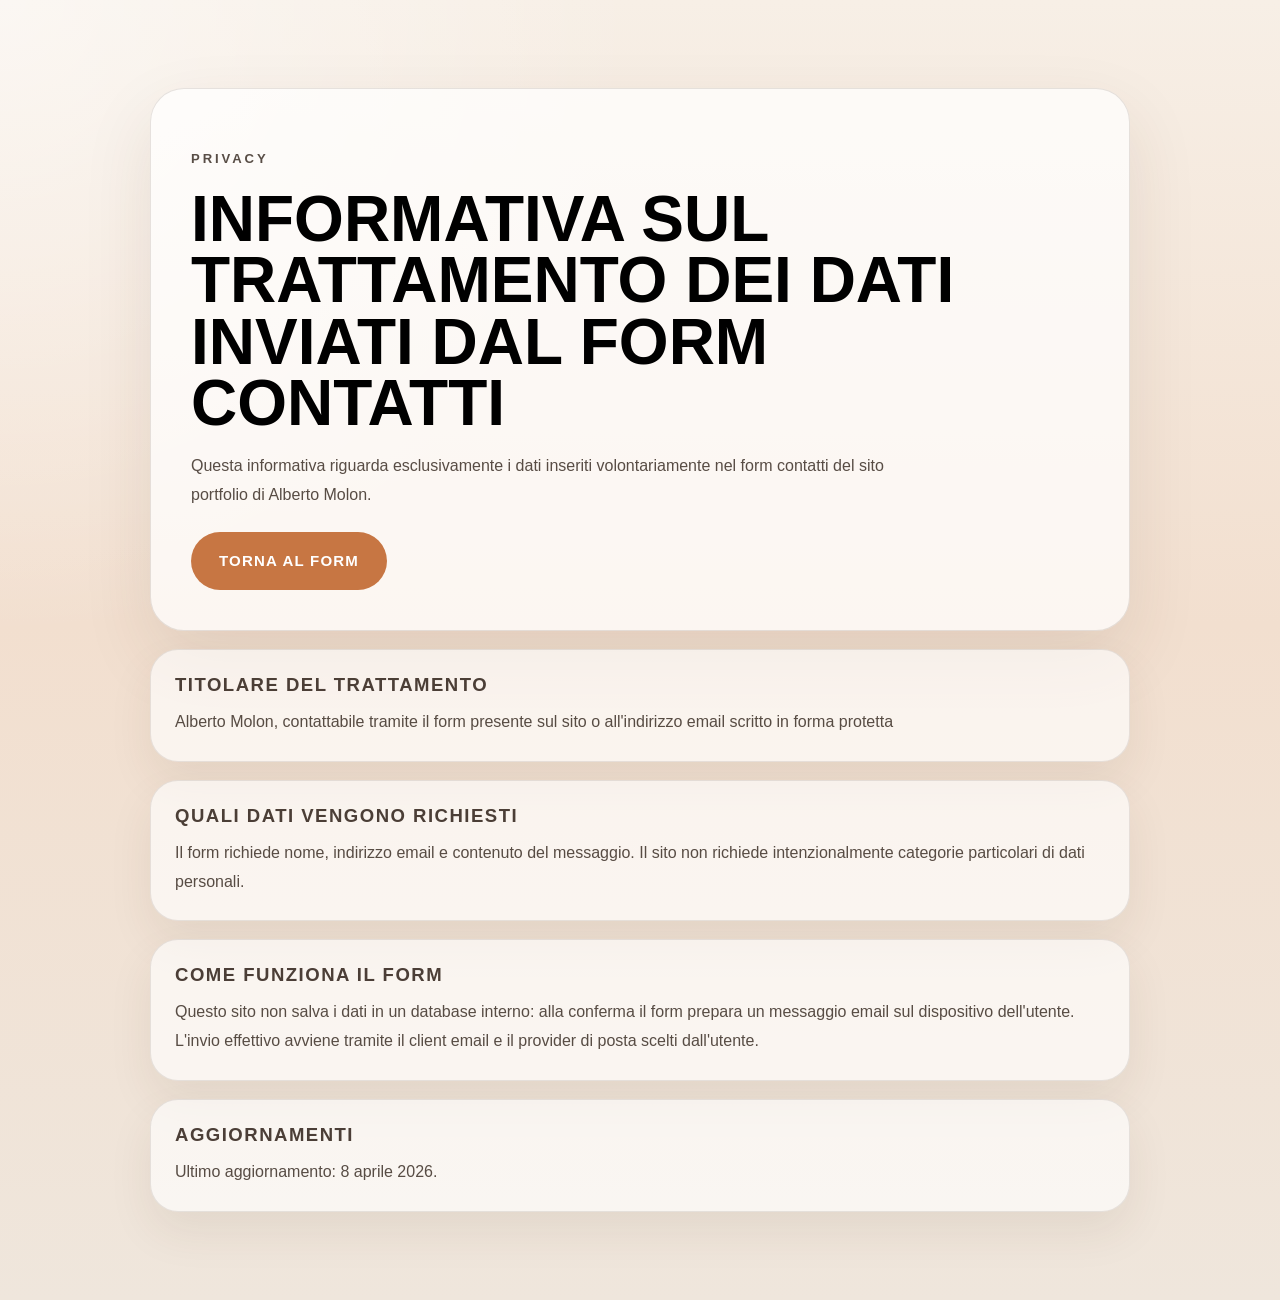
==== commit 9cf58fc2: "Change header color to black in privacy.html" ====
--- a/privacy.html
+++ b/privacy.html
@@ -18,7 +18,7 @@
   <main class="privacy-layout">
     <section class="privacy-hero">
       <p class="eyebrow">Privacy</p>
-      <h1>Informativa sul trattamento dei dati inviati dal form contatti</h1>
+      <h1 style="color: black;">Informativa sul trattamento dei dati inviati dal form contatti</h1>
       <p>
         Questa informativa riguarda esclusivamente i dati inseriti volontariamente nel form contatti del sito portfolio di Alberto Molon.
       </p>
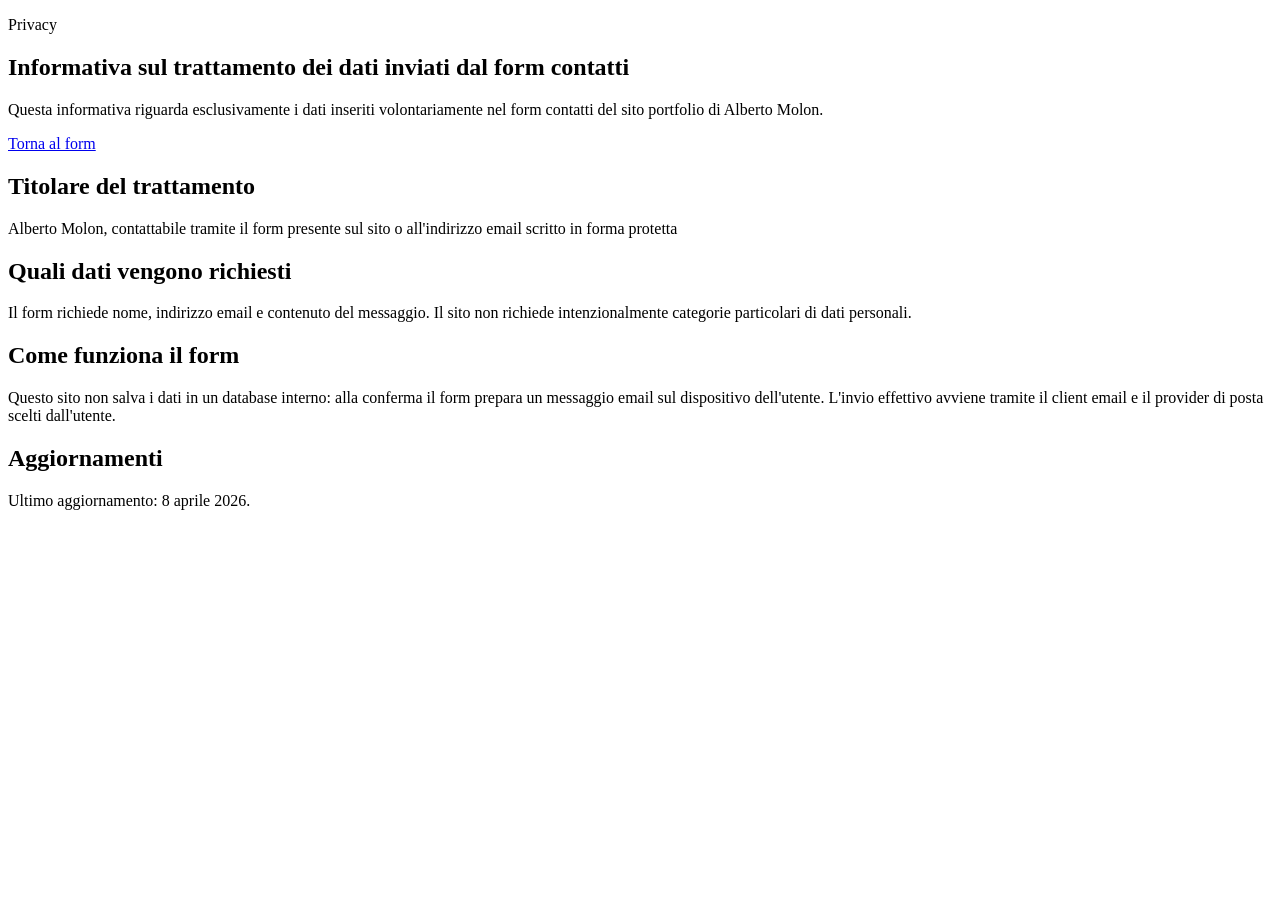
==== commit 9f2afebf: "Add meta tags and favicon links to privacy.html" ====
--- a/privacy.html
+++ b/privacy.html
@@ -6,10 +6,17 @@
   <meta name="viewport" content="width=device-width, initial-scale=1.0">
   <title>Informativa Privacy | Alberto Molon</title>
   <meta name="description" content="Informativa privacy relativa al form contatti del portfolio di Alberto Molon.">
+  <meta name="theme-color" content="#120d09">
   <meta name="referrer" content="strict-origin-when-cross-origin">
   <meta http-equiv="Content-Security-Policy" content="default-src 'self'; style-src 'self' 'unsafe-inline' https://fonts.googleapis.com https://cdnjs.cloudflare.com; img-src 'self' data:; font-src 'self' https://fonts.gstatic.com https://cdnjs.cloudflare.com; object-src 'none'; base-uri 'self'; frame-ancestors 'none'; upgrade-insecure-requests">
   <link rel="preconnect" href="https://fonts.googleapis.com">
   <link rel="preconnect" href="https://fonts.gstatic.com" crossorigin>
+  <link rel="icon" href="favicon.ico?v=2" sizes="any">
+  <link rel="icon" type="image/png" sizes="32x32" href="favicon-32x32.png?v=2">
+  <link rel="icon" type="image/png" sizes="16x16" href="favicon-16x16.png?v=2">
+  <link rel="shortcut icon" href="favicon.ico?v=2">
+  <link rel="apple-touch-icon" sizes="180x180" href="apple-touch-icon.png?v=2">
+  <link rel="manifest" href="site.webmanifest">
   <link rel="stylesheet" href="https://cdnjs.cloudflare.com/ajax/libs/font-awesome/6.5.0/css/all.min.css">
   <link rel="stylesheet" href="CSS/style.css">
 </head>
